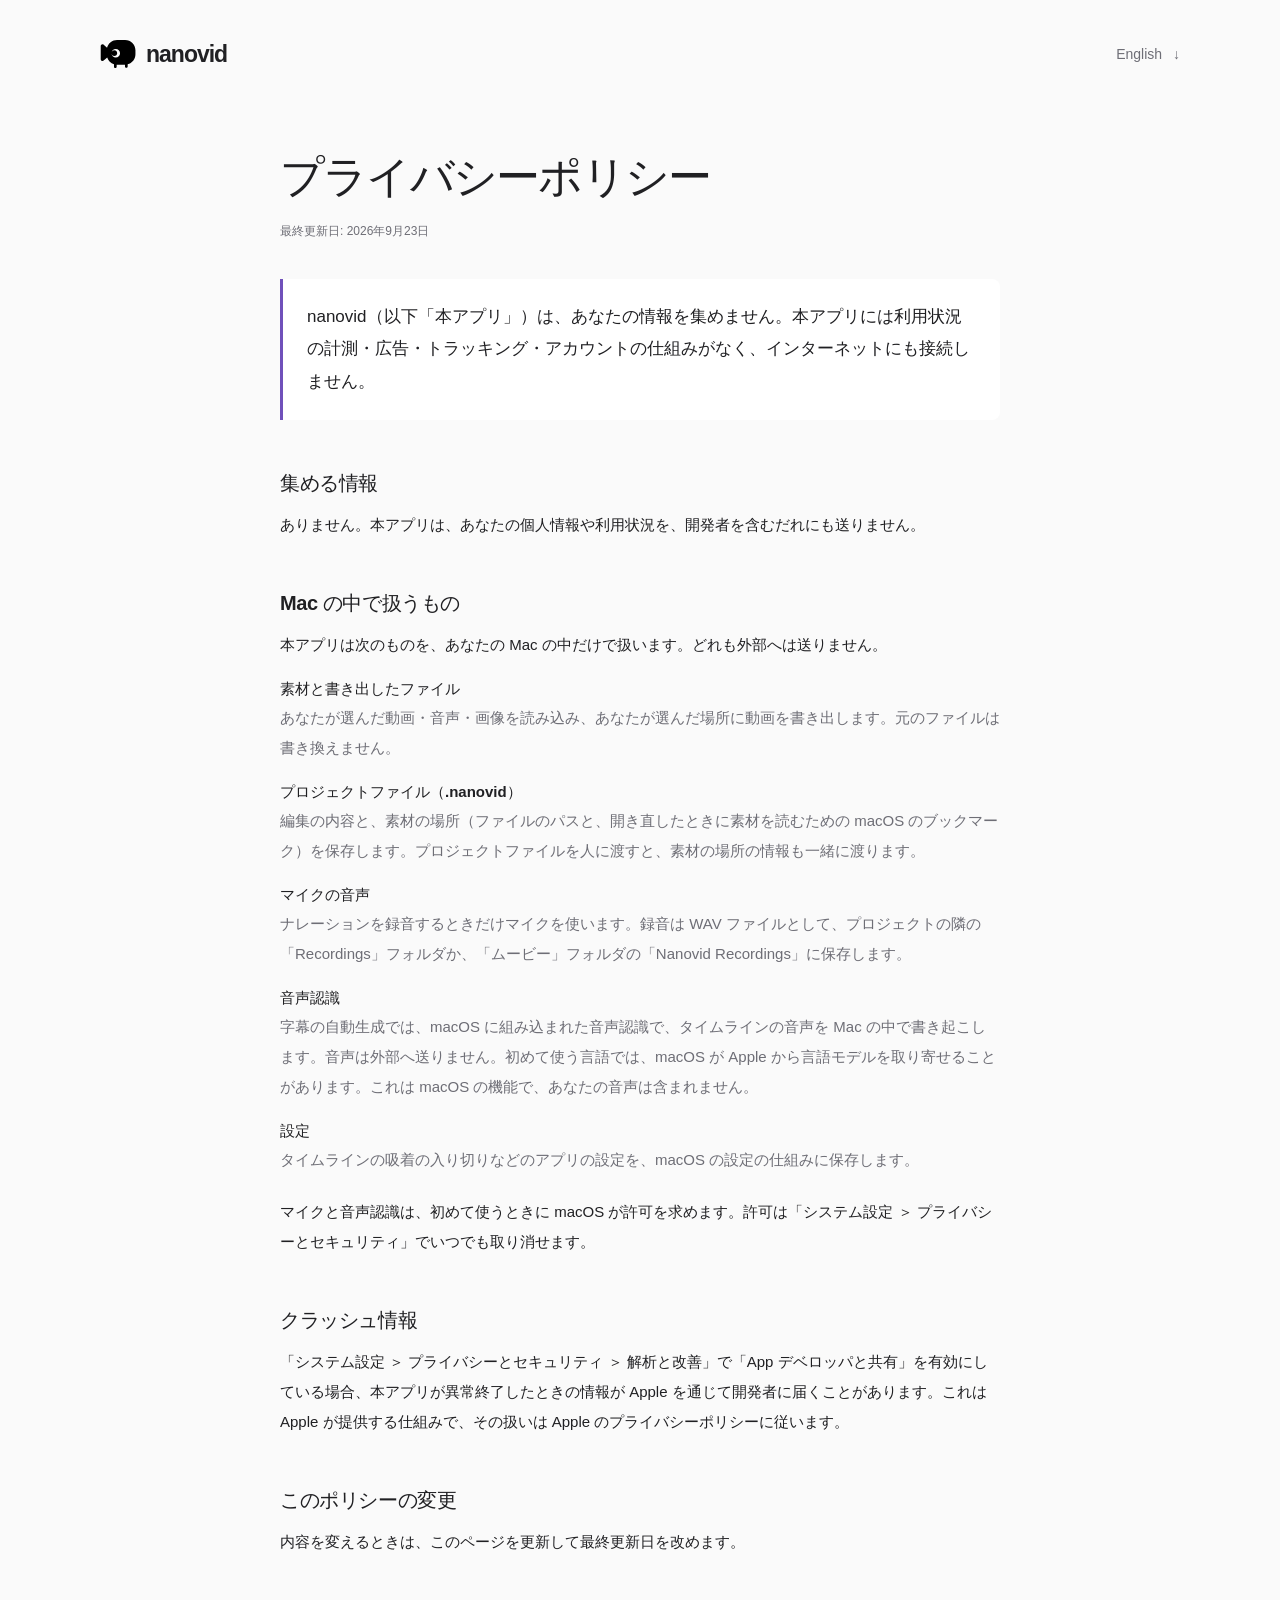
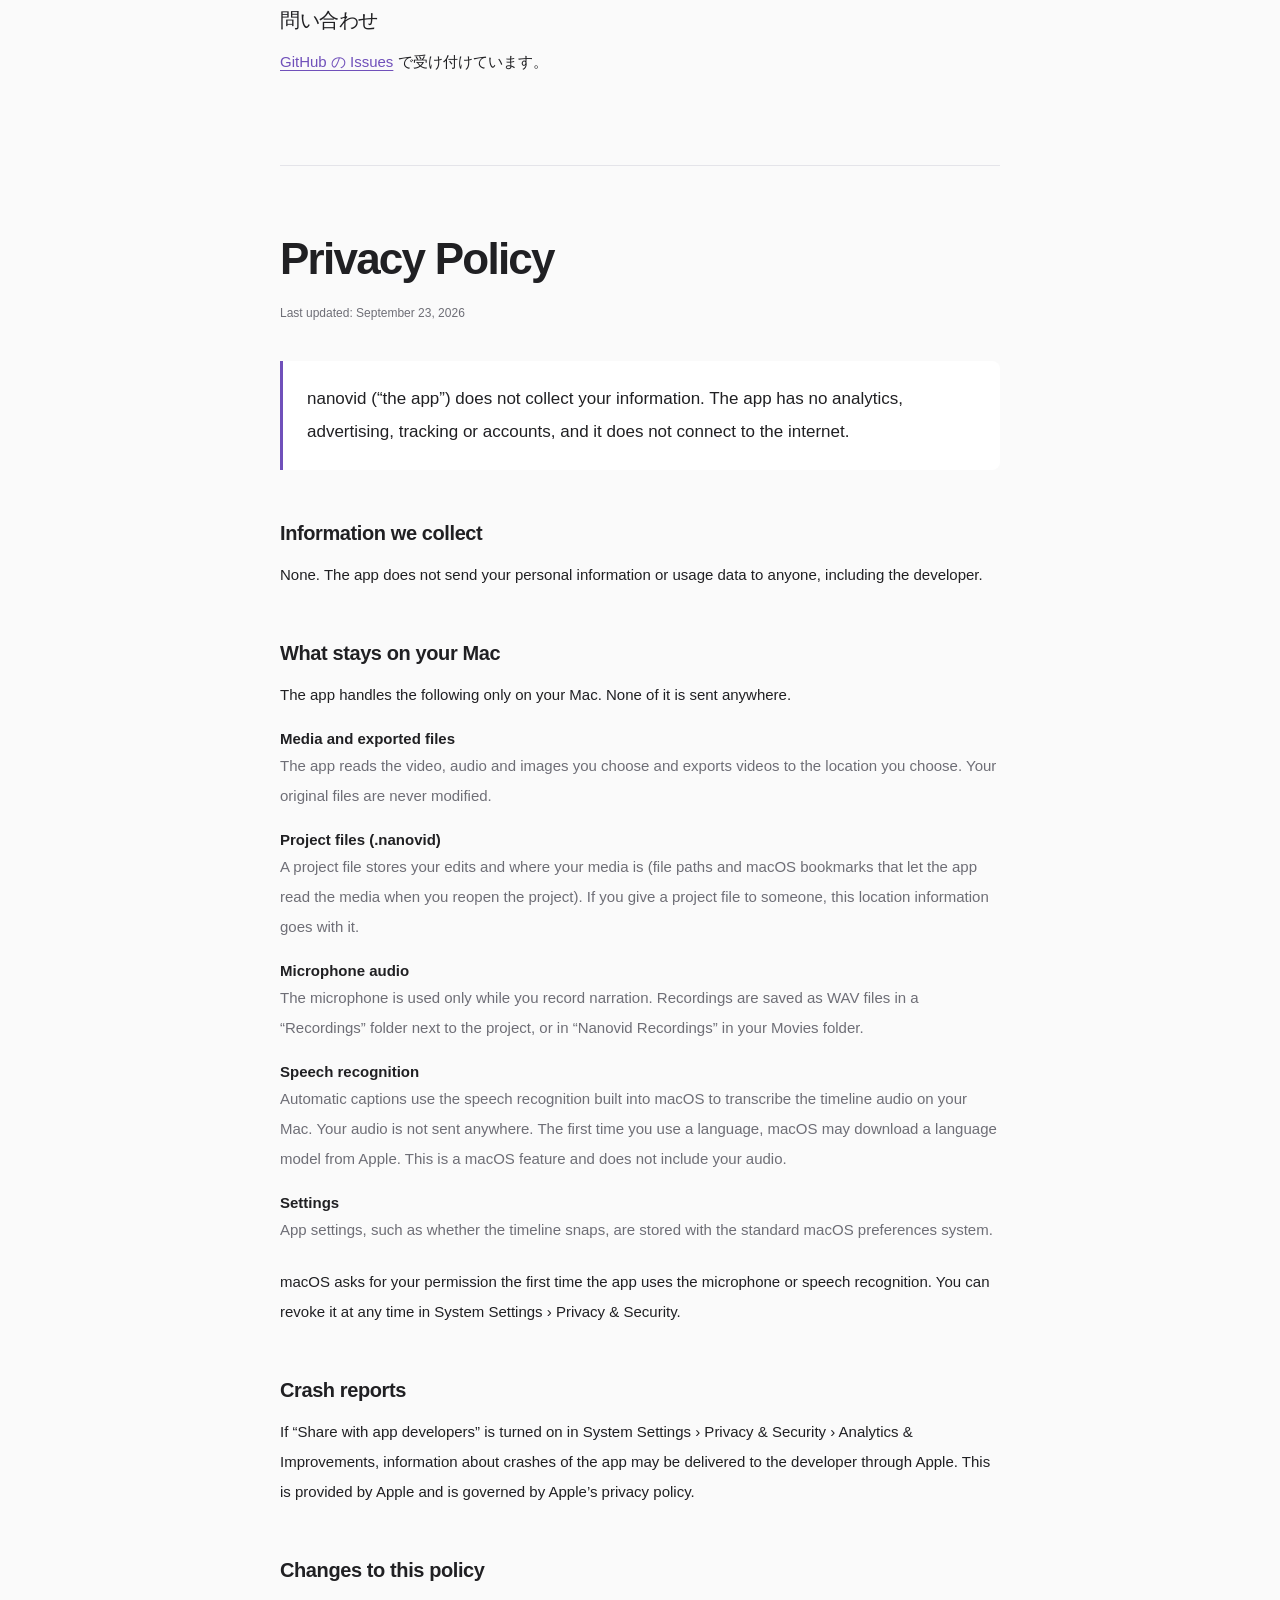
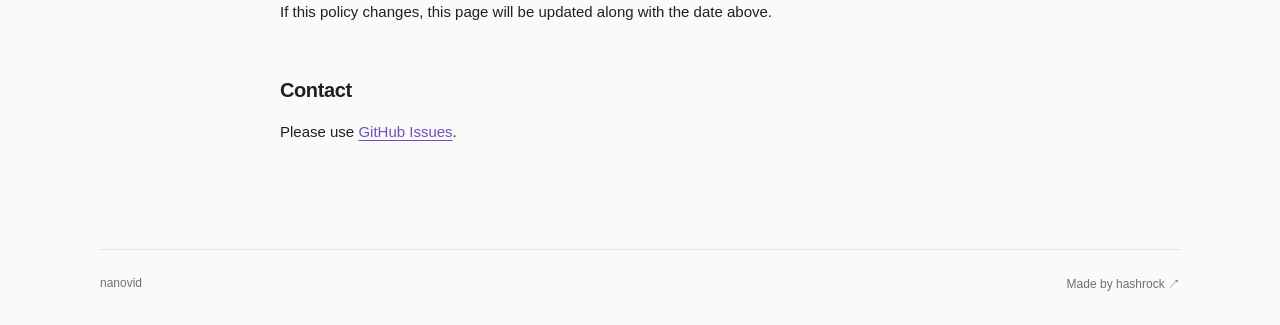
==== website/privacy.html @ b92091f5 "プライバシーポリシーのページを足す App Store Connect はプライバシーポリシーの URL を必須にしている。データを 集めないアプリでも要る。website/ に privacy.ht" ====
<!doctype html>
<html lang="ja">
<head>
  <meta charset="utf-8">
  <meta name="viewport" content="width=device-width, initial-scale=1">
  <meta name="theme-color" content="#fafafa">
  <title>プライバシーポリシー — nanovid</title>
  <meta name="description" content="nanovid はあなたの情報を集めません。通信もトラッキングもしないアプリです。">
  <link rel="icon" href="./assets/nanovid.svg" type="image/svg+xml">
  <link rel="stylesheet" href="./style.css">
</head>
<body>
  <header class="header wrap">
    <a class="brand" href="./" aria-label="nanovid ホーム"><img src="./assets/nanovid.svg" width="36" height="36" alt=""><span>nanovid</span></a>
    <a class="github" href="#en" lang="en">English <span aria-hidden="true">↓</span></a>
  </header>
  <main class="policy wrap">

    <article id="ja" lang="ja">
      <h1>プライバシーポリシー</h1>
      <p class="updated">最終更新日: 2026年9月23日</p>

      <p class="lead">nanovid（以下「本アプリ」）は、あなたの情報を集めません。本アプリには利用状況の計測・広告・トラッキング・アカウントの仕組みがなく、インターネットにも接続しません。</p>

      <h2>集める情報</h2>
      <p>ありません。本アプリは、あなたの個人情報や利用状況を、開発者を含むだれにも送りません。</p>

      <h2>Mac の中で扱うもの</h2>
      <p>本アプリは次のものを、あなたの Mac の中だけで扱います。どれも外部へは送りません。</p>
      <dl>
        <dt>素材と書き出したファイル</dt>
        <dd>あなたが選んだ動画・音声・画像を読み込み、あなたが選んだ場所に動画を書き出します。元のファイルは書き換えません。</dd>
        <dt>プロジェクトファイル（.nanovid）</dt>
        <dd>編集の内容と、素材の場所（ファイルのパスと、開き直したときに素材を読むための macOS のブックマーク）を保存します。プロジェクトファイルを人に渡すと、素材の場所の情報も一緒に渡ります。</dd>
        <dt>マイクの音声</dt>
        <dd>ナレーションを録音するときだけマイクを使います。録音は WAV ファイルとして、プロジェクトの隣の「Recordings」フォルダか、「ムービー」フォルダの「Nanovid Recordings」に保存します。</dd>
        <dt>音声認識</dt>
        <dd>字幕の自動生成では、macOS に組み込まれた音声認識で、タイムラインの音声を Mac の中で書き起こします。音声は外部へ送りません。初めて使う言語では、macOS が Apple から言語モデルを取り寄せることがあります。これは macOS の機能で、あなたの音声は含まれません。</dd>
        <dt>設定</dt>
        <dd>タイムラインの吸着の入り切りなどのアプリの設定を、macOS の設定の仕組みに保存します。</dd>
      </dl>
      <p>マイクと音声認識は、初めて使うときに macOS が許可を求めます。許可は「システム設定 ＞ プライバシーとセキュリティ」でいつでも取り消せます。</p>

      <h2>クラッシュ情報</h2>
      <p>「システム設定 ＞ プライバシーとセキュリティ ＞ 解析と改善」で「App デベロッパと共有」を有効にしている場合、本アプリが異常終了したときの情報が Apple を通じて開発者に届くことがあります。これは Apple が提供する仕組みで、その扱いは Apple のプライバシーポリシーに従います。</p>

      <h2>このポリシーの変更</h2>
      <p>内容を変えるときは、このページを更新して最終更新日を改めます。</p>

      <h2>問い合わせ</h2>
      <p><a class="link" href="https://github.com/hashrock/nanovid/issues">GitHub の Issues</a> で受け付けています。</p>
    </article>

    <article id="en" lang="en">
      <h1>Privacy Policy</h1>
      <p class="updated">Last updated: September 23, 2026</p>

      <p class="lead">nanovid (“the app”) does not collect your information. The app has no analytics, advertising, tracking or accounts, and it does not connect to the internet.</p>

      <h2>Information we collect</h2>
      <p>None. The app does not send your personal information or usage data to anyone, including the developer.</p>

      <h2>What stays on your Mac</h2>
      <p>The app handles the following only on your Mac. None of it is sent anywhere.</p>
      <dl>
        <dt>Media and exported files</dt>
        <dd>The app reads the video, audio and images you choose and exports videos to the location you choose. Your original files are never modified.</dd>
        <dt>Project files (.nanovid)</dt>
        <dd>A project file stores your edits and where your media is (file paths and macOS bookmarks that let the app read the media when you reopen the project). If you give a project file to someone, this location information goes with it.</dd>
        <dt>Microphone audio</dt>
        <dd>The microphone is used only while you record narration. Recordings are saved as WAV files in a “Recordings” folder next to the project, or in “Nanovid Recordings” in your Movies folder.</dd>
        <dt>Speech recognition</dt>
        <dd>Automatic captions use the speech recognition built into macOS to transcribe the timeline audio on your Mac. Your audio is not sent anywhere. The first time you use a language, macOS may download a language model from Apple. This is a macOS feature and does not include your audio.</dd>
        <dt>Settings</dt>
        <dd>App settings, such as whether the timeline snaps, are stored with the standard macOS preferences system.</dd>
      </dl>
      <p>macOS asks for your permission the first time the app uses the microphone or speech recognition. You can revoke it at any time in System Settings › Privacy &amp; Security.</p>

      <h2>Crash reports</h2>
      <p>If “Share with app developers” is turned on in System Settings › Privacy &amp; Security › Analytics &amp; Improvements, information about crashes of the app may be delivered to the developer through Apple. This is provided by Apple and is governed by Apple’s privacy policy.</p>

      <h2>Changes to this policy</h2>
      <p>If this policy changes, this page will be updated along with the date above.</p>

      <h2>Contact</h2>
      <p>Please use <a class="link" href="https://github.com/hashrock/nanovid/issues">GitHub Issues</a>.</p>
    </article>

  </main>
  <footer class="footer wrap"><a href="./">nanovid</a><a href="https://github.com/hashrock">Made by hashrock <span aria-hidden="true">↗</span></a></footer>
</body>
</html>
---- website/style.css ----
:root{color-scheme:light;--paper:#fafafa;--ink:#202023;--muted:#6e6e76;--line:#e4e4e9;--purple:#7050ba;font-family:-apple-system,BlinkMacSystemFont,"Helvetica Neue","Hiragino Kaku Gothic ProN","Noto Sans JP",sans-serif;color:var(--ink);background:var(--paper);font-synthesis:none}
*{box-sizing:border-box}
body{margin:0;-webkit-font-smoothing:antialiased}
a{color:inherit;text-decoration:none}
a:focus-visible{outline:3px solid var(--purple);outline-offset:6px}
.wrap{width:min(1080px,calc(100% - 80px));margin-inline:auto}
.header{height:108px;display:flex;align-items:center;justify-content:space-between}
.brand{display:inline-flex;align-items:center;gap:10px;font-size:23px;font-weight:650;letter-spacing:-1px}
.brand img{display:block}
.github{font-size:14px;color:var(--muted);padding:12px 0}
.github span{margin-left:7px}
.github:hover,.footer a:hover{color:var(--purple)}
.hero{text-align:center;padding:78px 0 58px}
.eyebrow{margin:0 0 25px;font-size:14px;letter-spacing:.045em;color:var(--muted)}
h1{font-size:clamp(42px,5.5vw,68px);line-height:1.38;letter-spacing:-.055em;font-weight:700;margin:0}
.intro{font-size:16px;line-height:2;color:var(--muted);margin:26px 0 29px;letter-spacing:.015em}
.button{display:inline-flex;justify-content:center;align-items:center;gap:11px;min-height:50px;padding:14px 23px;border-radius:8px;background:var(--purple);color:white;font-size:14px;font-weight:600;line-height:1.5;transition:background .18s,transform .18s}
.button:hover{background:#5d3ea3;transform:translateY(-2px)}
.requirement{font-size:12px;line-height:1.8;color:var(--muted);margin:13px 0 0}
.preview{margin-top:0;margin-bottom:0}
.preview>img{width:100%;height:auto;display:block;border-radius:14px;background:#000}
figcaption{display:flex;justify-content:space-between;gap:16px;margin-top:17px;font-size:12px;color:var(--muted);line-height:1.8}
.caption-note{letter-spacing:.06em}
.features{display:grid;grid-template-columns:repeat(3,1fr);padding:89px 0 88px;gap:42px}
.features article{border-top:1px solid var(--line);padding-top:23px}
.step{font-size:12px;letter-spacing:.08em;font-family:ui-monospace,SFMono-Regular,Consolas,monospace;color:var(--purple)}
.features h2{font-size:29px;letter-spacing:-.04em;margin:20px 0 14px;line-height:1.4}
.features p{font-size:14px;line-height:2;color:var(--muted);margin:0}
.closing{text-align:center;border-top:1px solid var(--line);padding:68px 0 76px}
.closing>img{display:block;margin:0 auto 21px}
.closing h2{font-size:26px;letter-spacing:-.035em;line-height:1.5;margin:0 0 24px}
.footer{border-top:1px solid var(--line);padding-block:26px 32px;display:flex;justify-content:space-between;gap:20px;font-size:12px;color:var(--muted)}
.footer>span{font-weight:650;letter-spacing:-.025em}
@media(min-width:1500px){.hero{padding-top:100px}}
@media(max-width:700px){.wrap{width:calc(100% - 40px)}.header{height:84px}.brand{font-size:21px}.hero{padding:54px 0 40px}.eyebrow{font-size:12px;margin-bottom:22px}h1{font-size:clamp(36px,8.6vw,54px)}.intro{font-size:14px;line-height:1.95;max-width:320px;margin:23px auto 26px}.desktop-break{display:none}.preview>img{border-radius:8px}figcaption{font-size:12px}.caption-note{display:none}.features{grid-template-columns:1fr;padding:52px 0;gap:30px}.features article{padding-top:20px}.features h2{font-size:26px;margin:13px 0 10px}.features p{font-size:14px}.closing{padding:49px 0 53px}.closing h2{font-size:24px}.closing .requirement{font-size:12px}.footer{padding-block:23px}}
@media(prefers-reduced-motion:reduce){.button{transition:none}.button:hover{transform:none}}
.policy{max-width:720px;padding:40px 0 88px}
.policy article+article{margin-top:88px;padding-top:64px;border-top:1px solid var(--line)}
.policy h1{font-size:clamp(32px,4vw,44px);line-height:1.3;letter-spacing:-.04em}
.policy h2{font-size:20px;letter-spacing:-.02em;line-height:1.5;margin:48px 0 12px}
.policy p,.policy dd{font-size:15px;line-height:2;margin:0 0 14px}
.policy .updated{font-size:12px;color:var(--muted);margin:14px 0 36px}
.policy .lead{font-size:17px;line-height:1.9;padding:22px 24px;border-left:3px solid var(--purple);background:#fff;border-radius:0 8px 8px 0}
.policy dl{margin:18px 0 22px}
.policy dt{font-weight:650;font-size:15px;margin-top:20px}
.policy dd{margin:4px 0 0;color:var(--muted)}
.policy .link{color:var(--purple);text-decoration:underline;text-underline-offset:3px}
@media(max-width:700px){.policy{padding:24px 0 56px}.policy article+article{margin-top:56px;padding-top:44px}.policy h2{font-size:18px;margin-top:38px}.policy p,.policy dd{font-size:14px}.policy .lead{font-size:15px;padding:18px 18px}}
.footer-links{display:flex;gap:22px;flex-wrap:wrap;justify-content:flex-end}
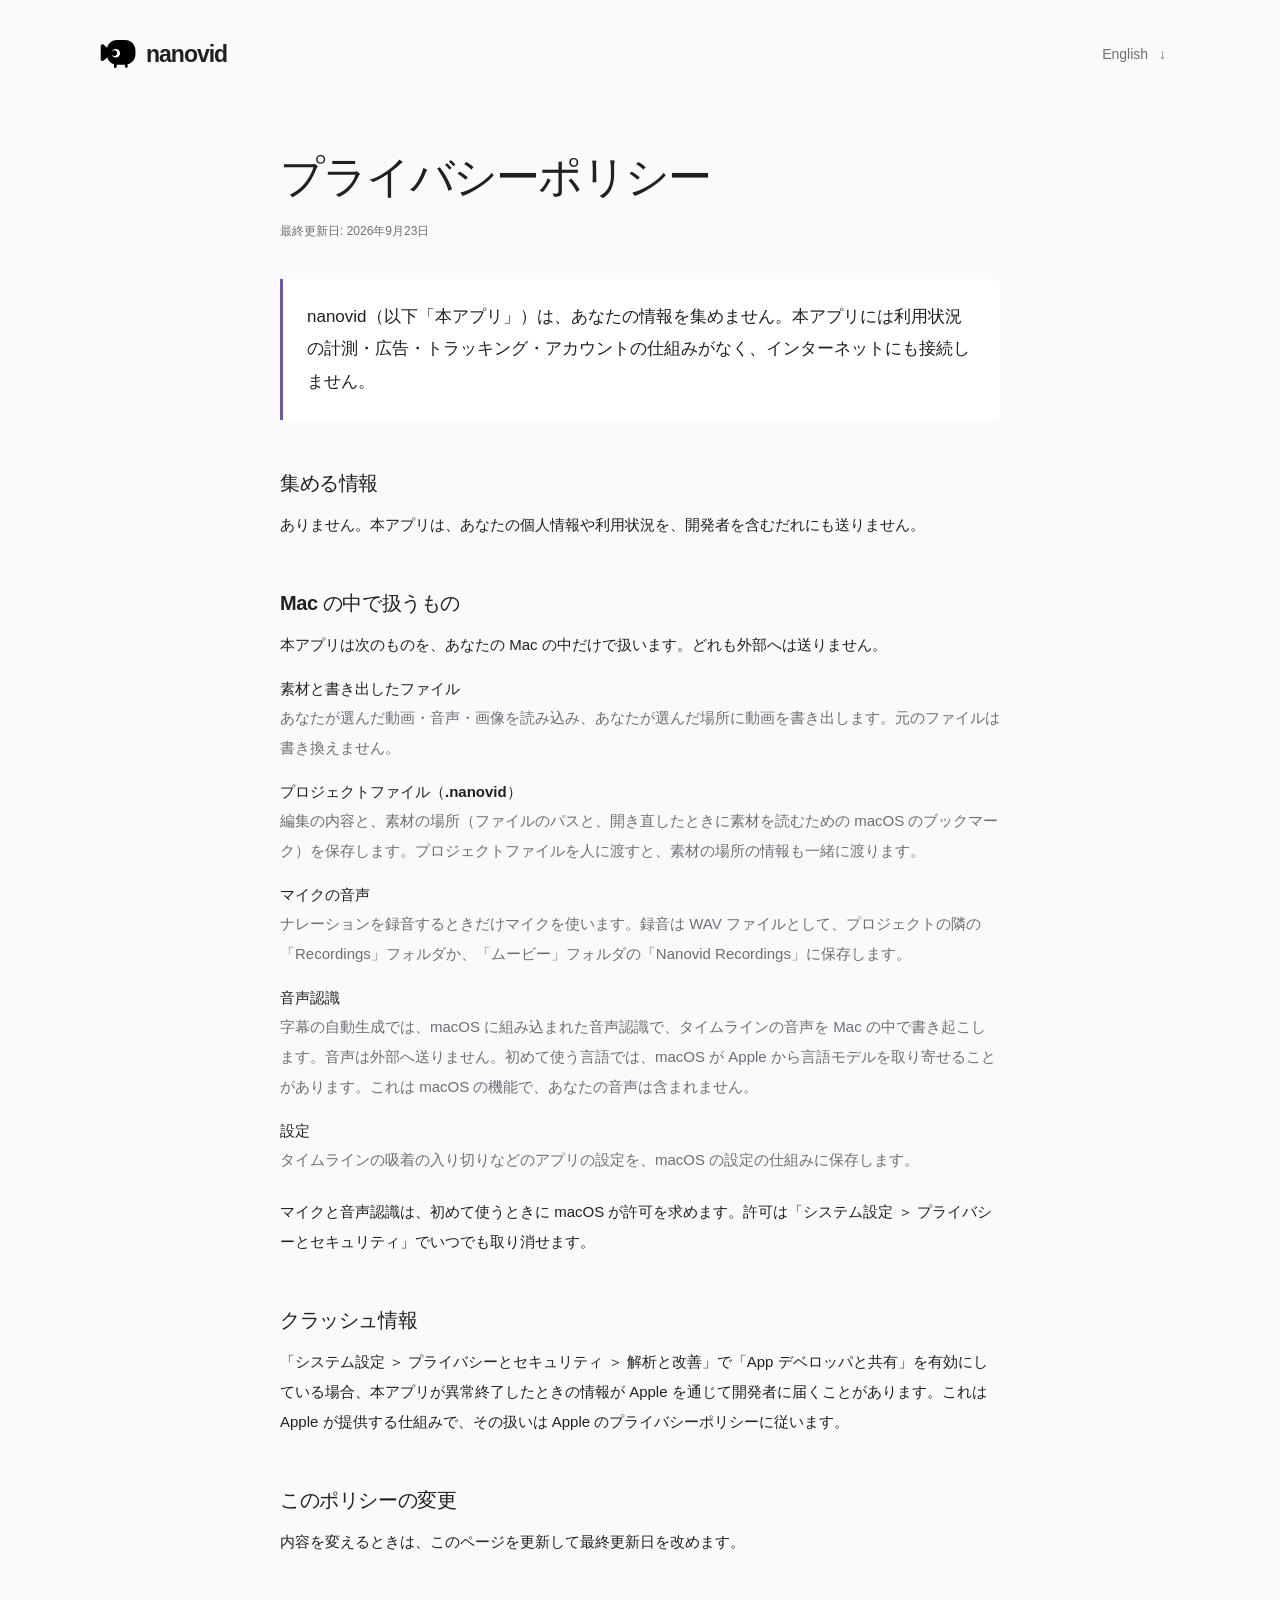
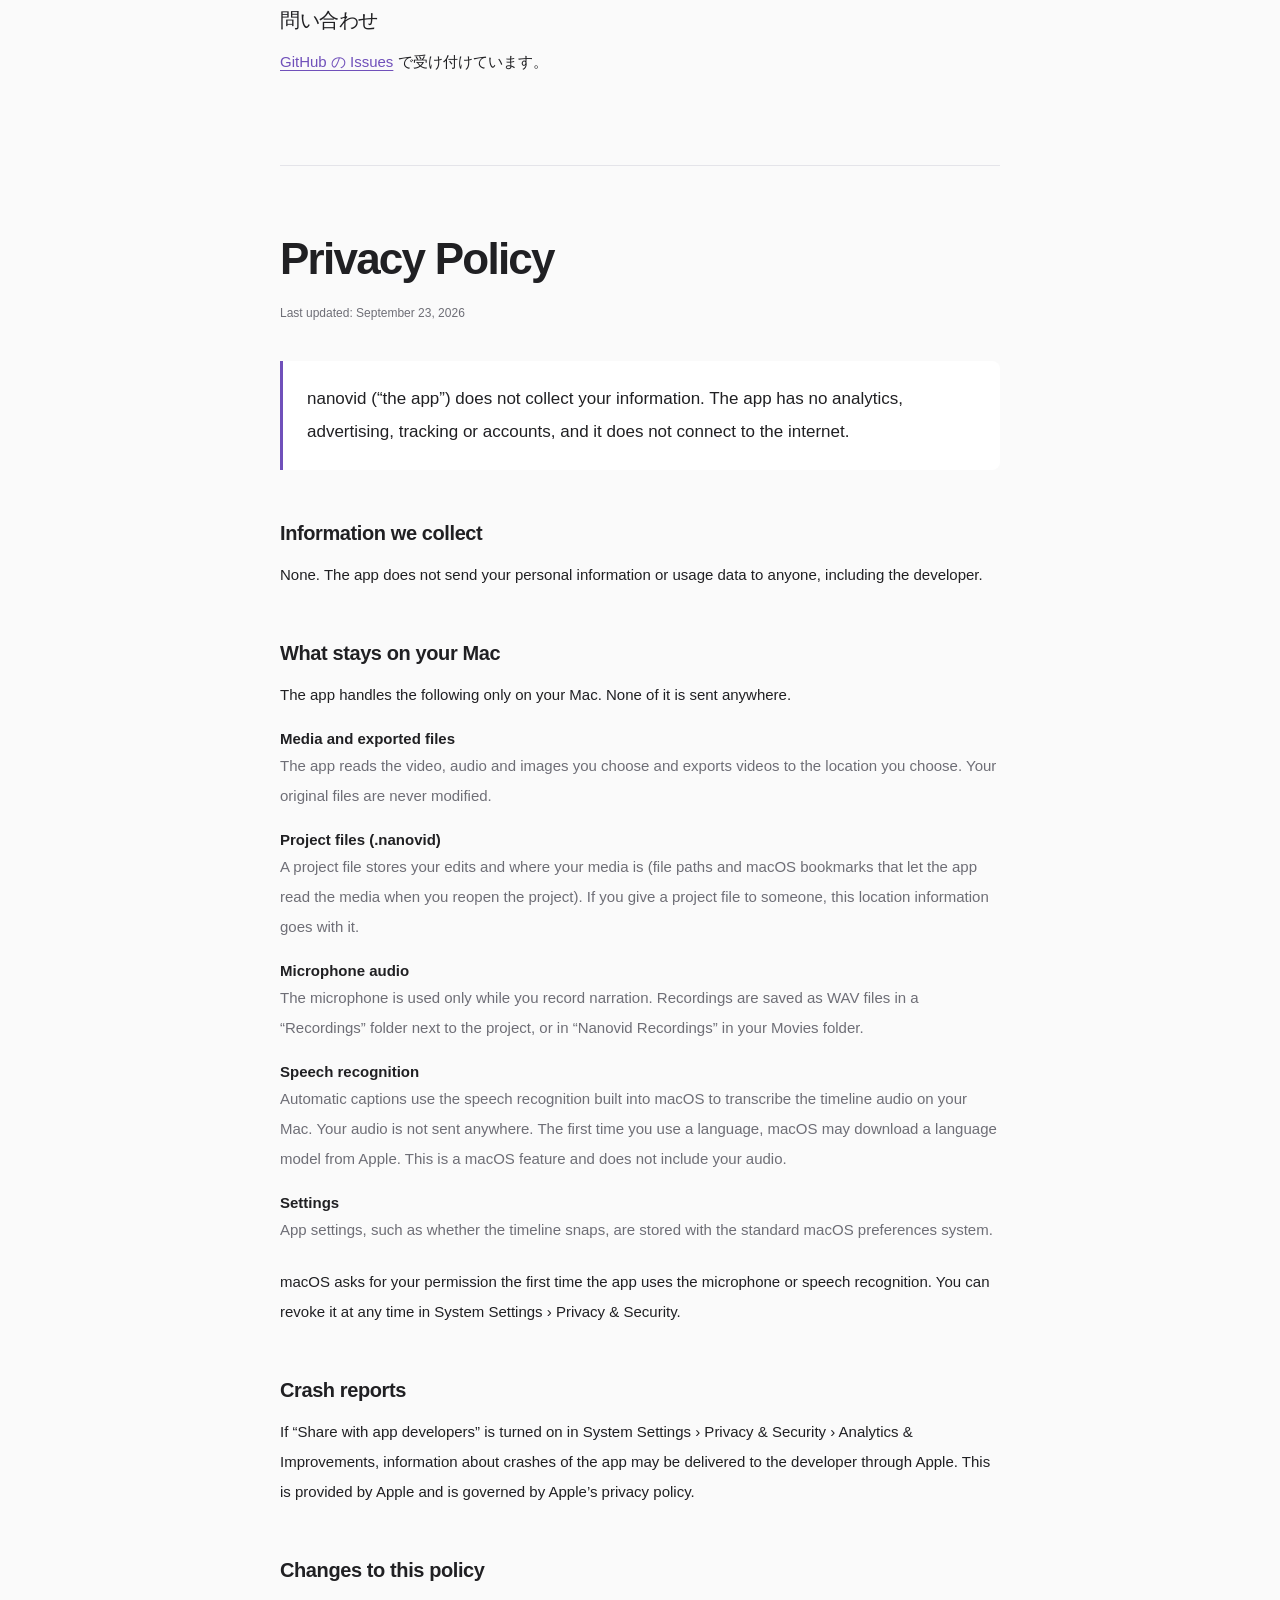
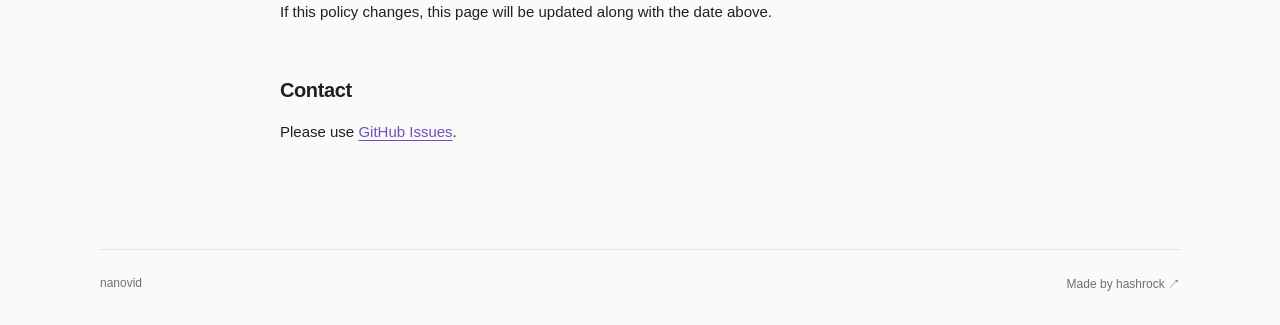
==== commit 6025218a: "紹介ページにサービス切り替え (hashrock-switcher) を置く repos.hashrock.info/switcher/v1.js を読み込み、3 ページともヘッダの右端、 既存のリン" ====
--- a/website/privacy.html
+++ b/website/privacy.html
@@ -8,11 +8,16 @@
   <meta name="description" content="nanovid はあなたの情報を集めません。通信もトラッキングもしないアプリです。">
   <link rel="icon" href="./assets/nanovid.svg" type="image/svg+xml">
   <link rel="stylesheet" href="./style.css">
+  <script type="module" src="https://repos.hashrock.info/switcher/v1.js"></script>
 </head>
 <body>
   <header class="header wrap">
     <a class="brand" href="./" aria-label="nanovid ホーム"><img src="./assets/nanovid.svg" width="36" height="36" alt=""><span>nanovid</span></a>
     <a class="github" href="#en" lang="en">English <span aria-hidden="true">↓</span></a>
+    <!-- hashrock の他のサービスへのメニュー。ヘッダの右端に置き場所があるので浮かせずに並べる
+         （floating だと狭い画面で右のリンクと重なる）。ページは明るい配色で固定
+         (color-scheme: light) なので、OS の設定によらず light に揃える -->
+    <hashrock-switcher theme="light"></hashrock-switcher>
   </header>
   <main class="policy wrap">
 
--- a/website/style.css
+++ b/website/style.css
@@ -47,3 +47,5 @@
 .policy .link{color:var(--purple);text-decoration:underline;text-underline-offset:3px}
 @media(max-width:700px){.policy{padding:24px 0 56px}.policy article+article{margin-top:56px;padding-top:44px}.policy h2{font-size:18px;margin-top:38px}.policy p,.policy dd{font-size:14px}.policy .lead{font-size:15px;padding:18px 18px}}
 .footer-links{display:flex;gap:22px;flex-wrap:wrap;justify-content:flex-end}
+/* hashrock-switcher をヘッダ右端のリンクの隣に並べる。space-between のままだと 3 つ目の子で真ん中に寄るので、リンクの左の余白で右へ寄せる */
+.header .github{margin-left:auto}.header hashrock-switcher{margin-left:14px}
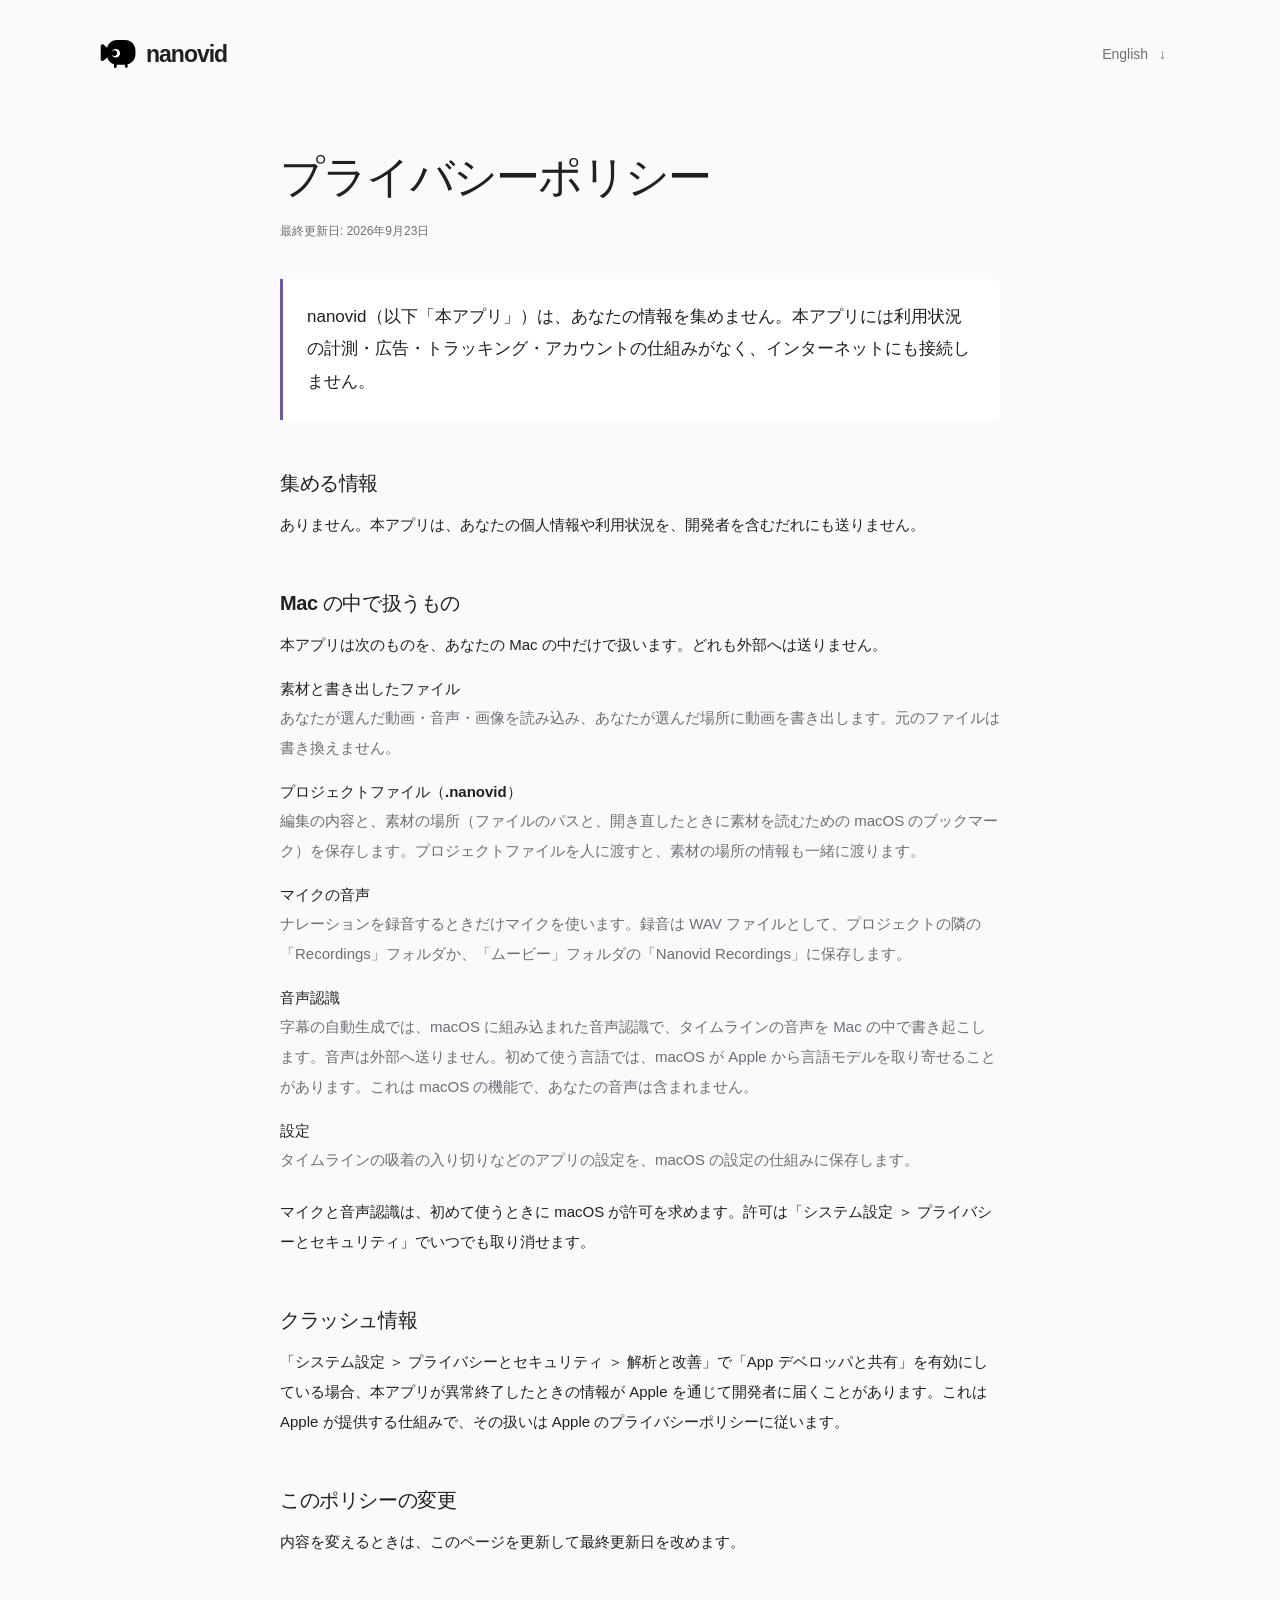
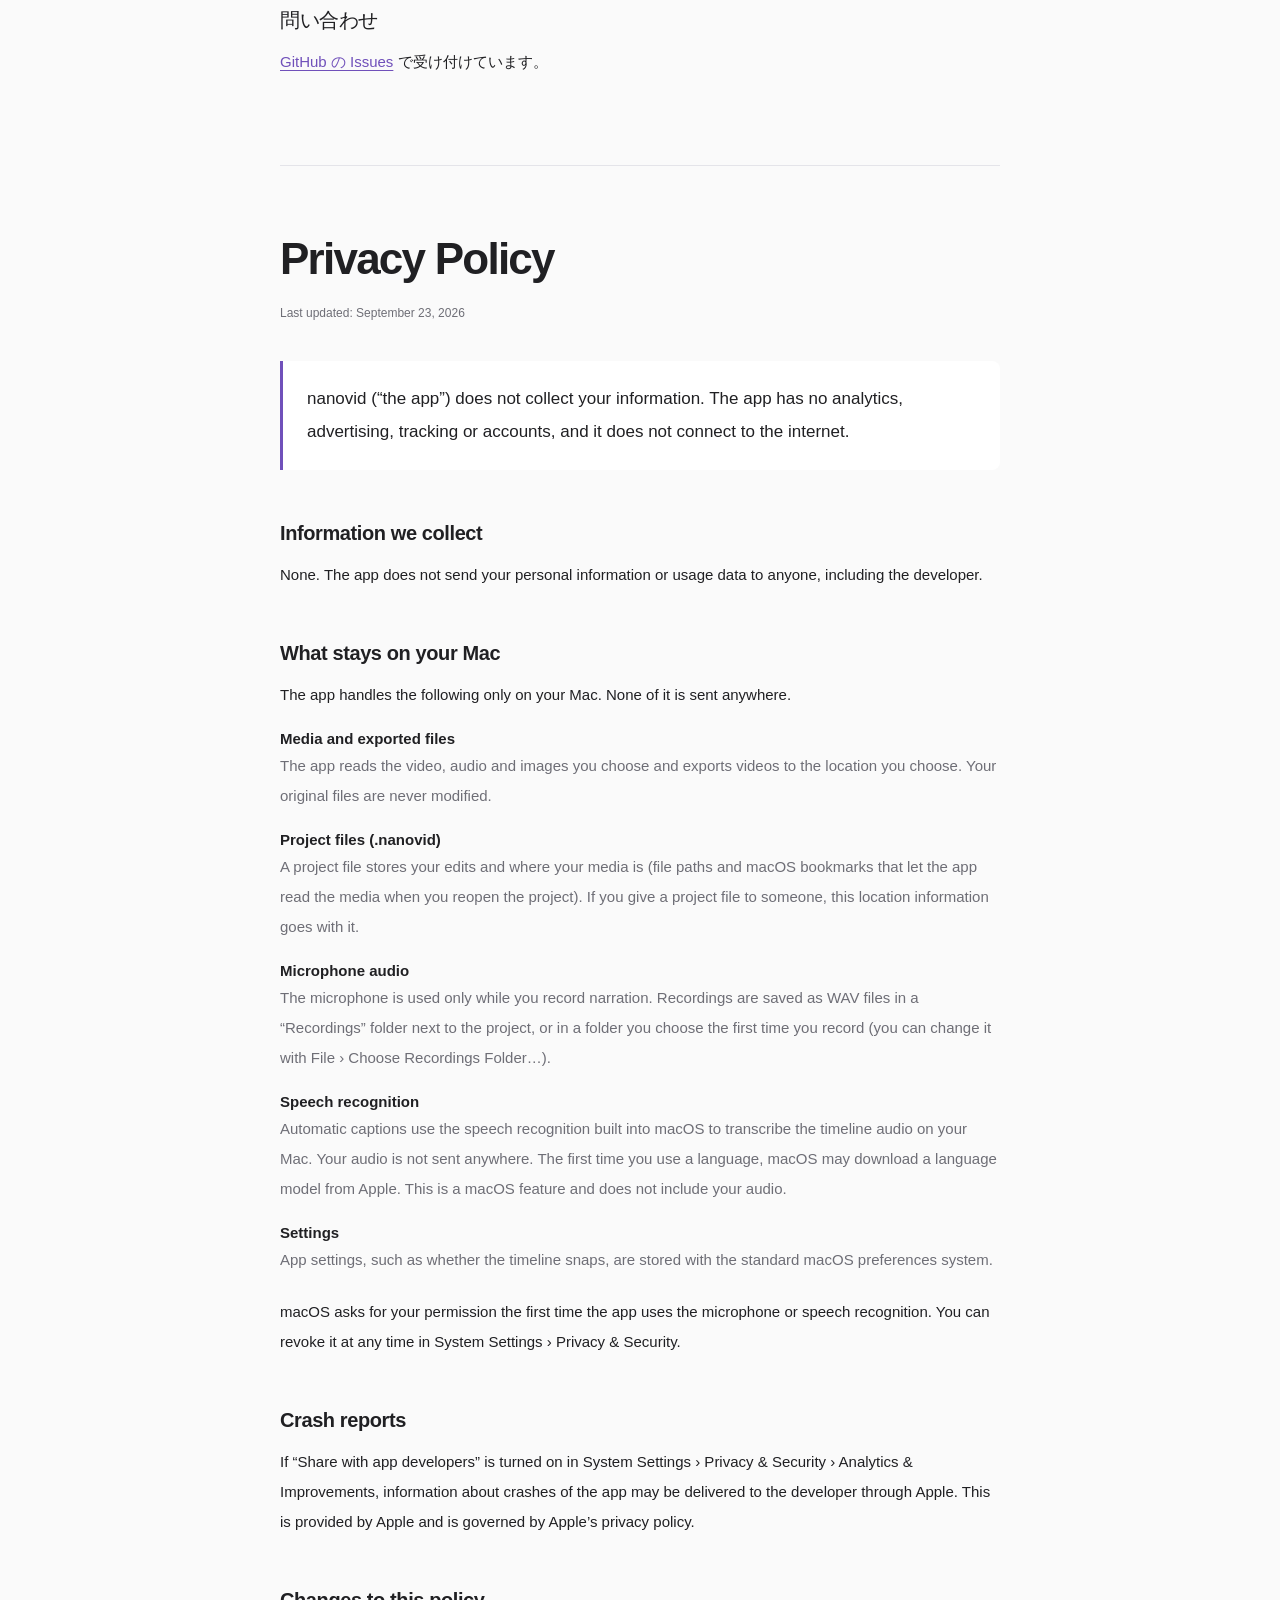
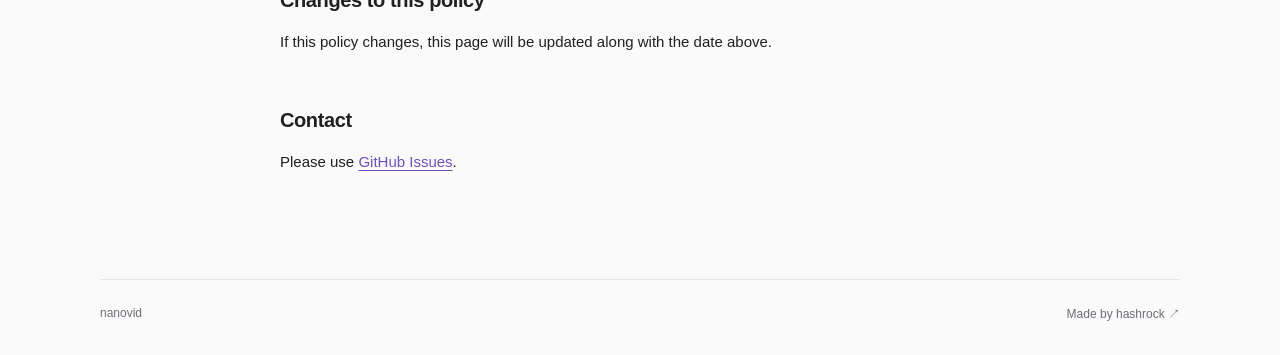
==== commit 749668db: "com.apple.security.assets.movies.read-write を外す App Review で、機能に見合わない entitlement として指摘された (Guidelin" ====
--- a/website/privacy.html
+++ b/website/privacy.html
@@ -73,7 +73,7 @@
         <dt>Project files (.nanovid)</dt>
         <dd>A project file stores your edits and where your media is (file paths and macOS bookmarks that let the app read the media when you reopen the project). If you give a project file to someone, this location information goes with it.</dd>
         <dt>Microphone audio</dt>
-        <dd>The microphone is used only while you record narration. Recordings are saved as WAV files in a “Recordings” folder next to the project, or in “Nanovid Recordings” in your Movies folder.</dd>
+        <dd>The microphone is used only while you record narration. Recordings are saved as WAV files in a “Recordings” folder next to the project, or in a folder you choose the first time you record (you can change it with File › Choose Recordings Folder…).</dd>
         <dt>Speech recognition</dt>
         <dd>Automatic captions use the speech recognition built into macOS to transcribe the timeline audio on your Mac. Your audio is not sent anywhere. The first time you use a language, macOS may download a language model from Apple. This is a macOS feature and does not include your audio.</dd>
         <dt>Settings</dt>
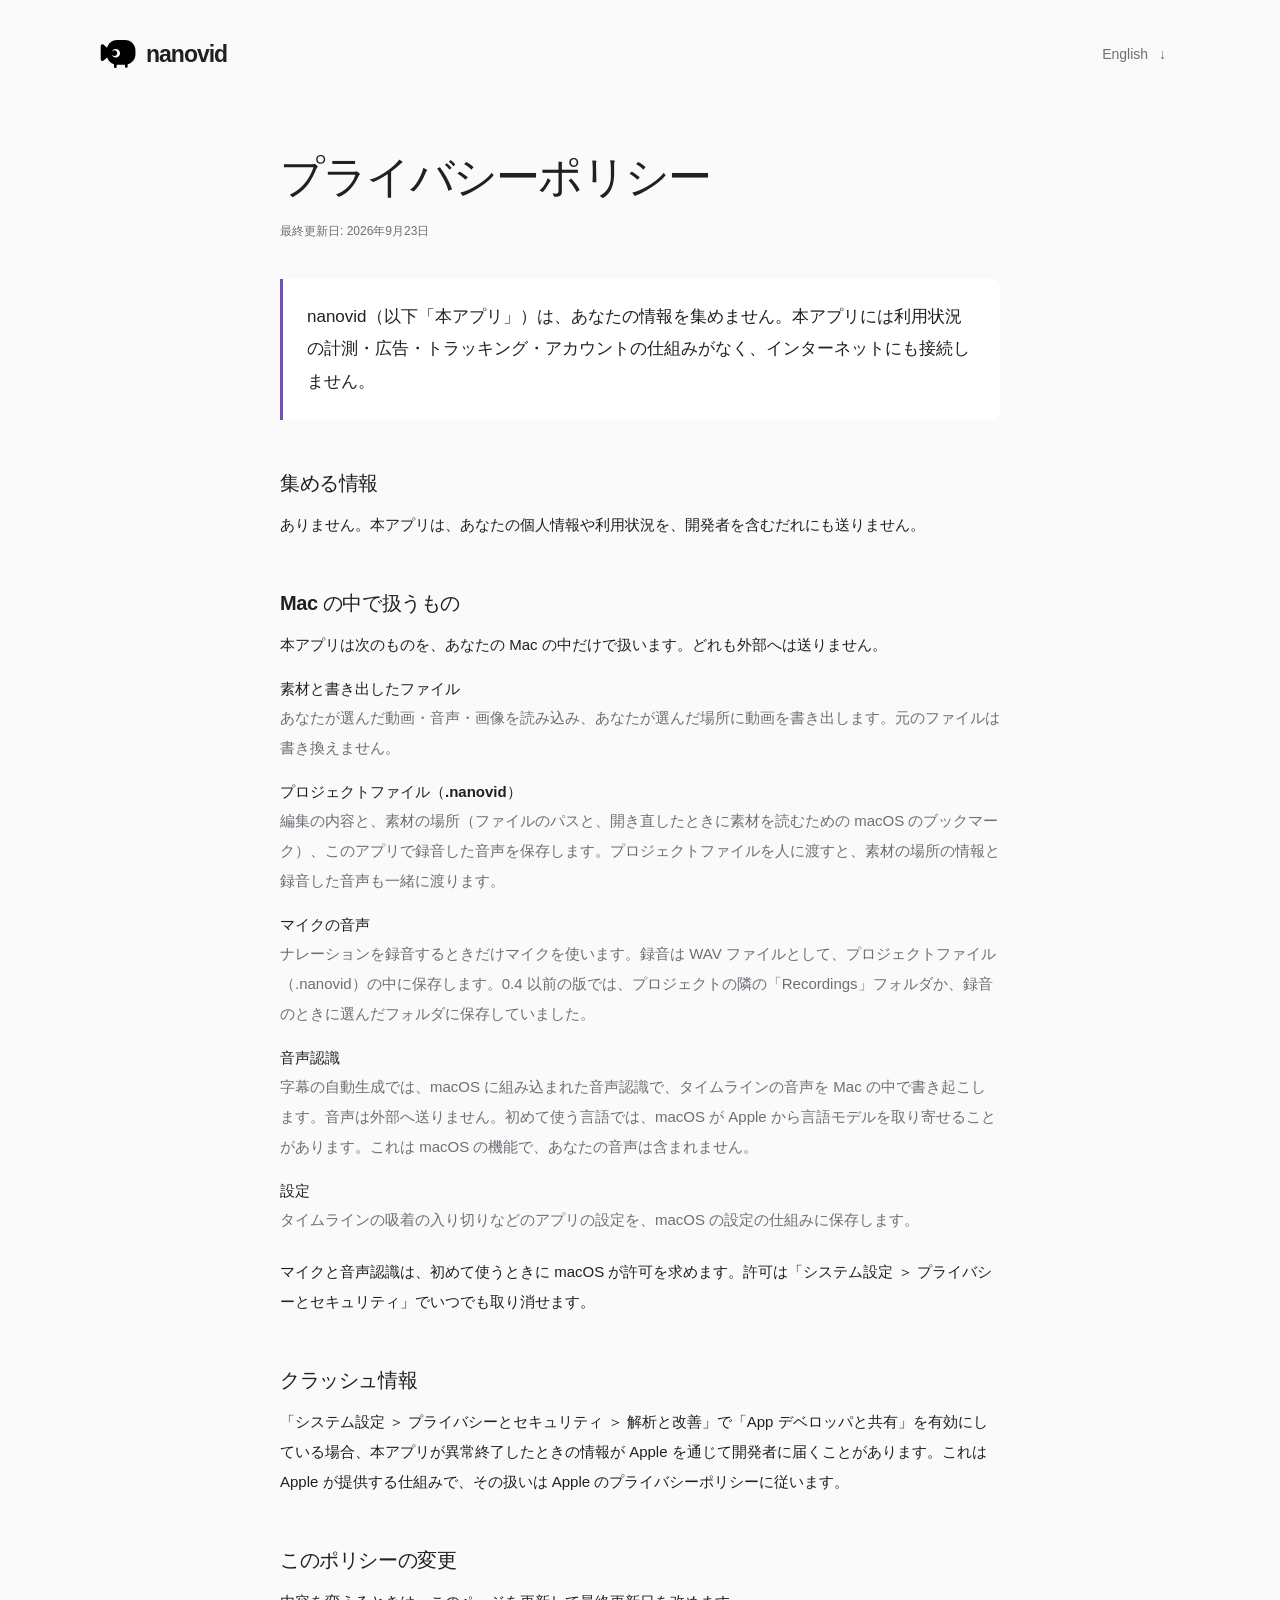
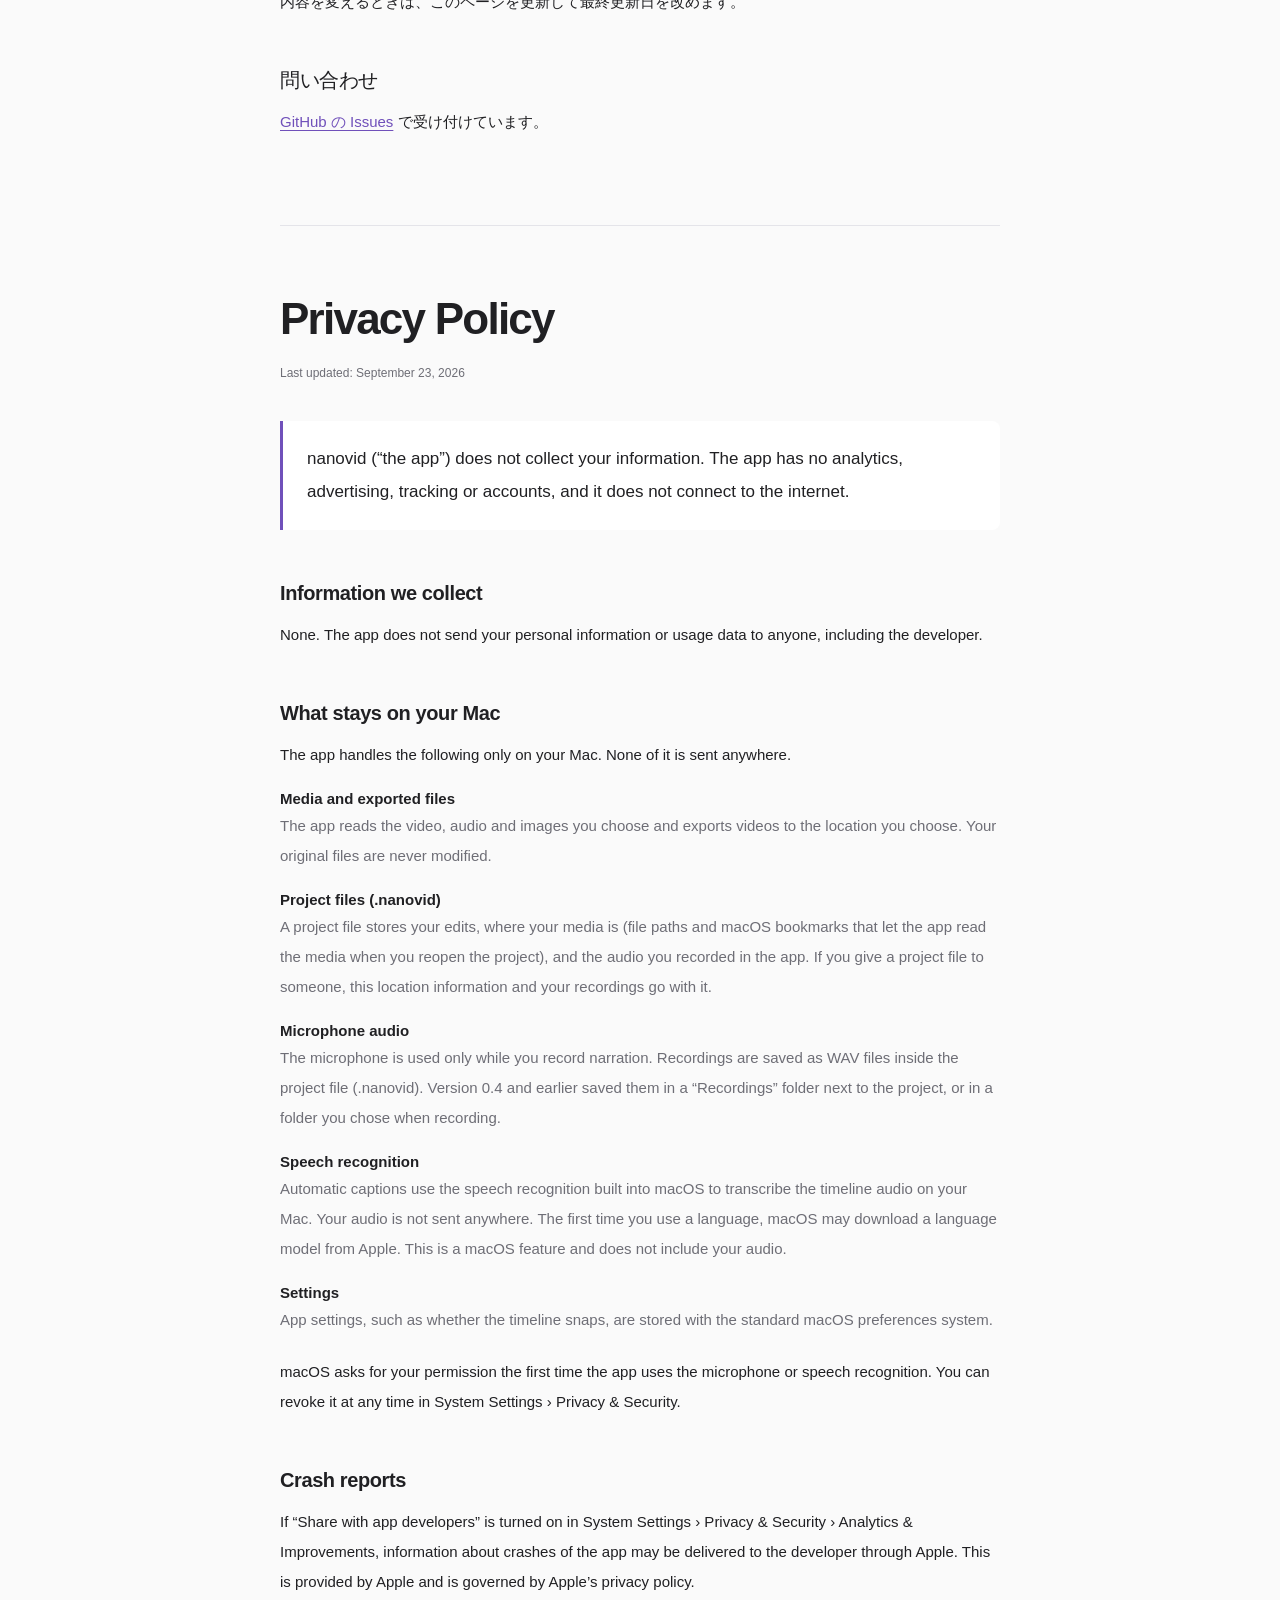
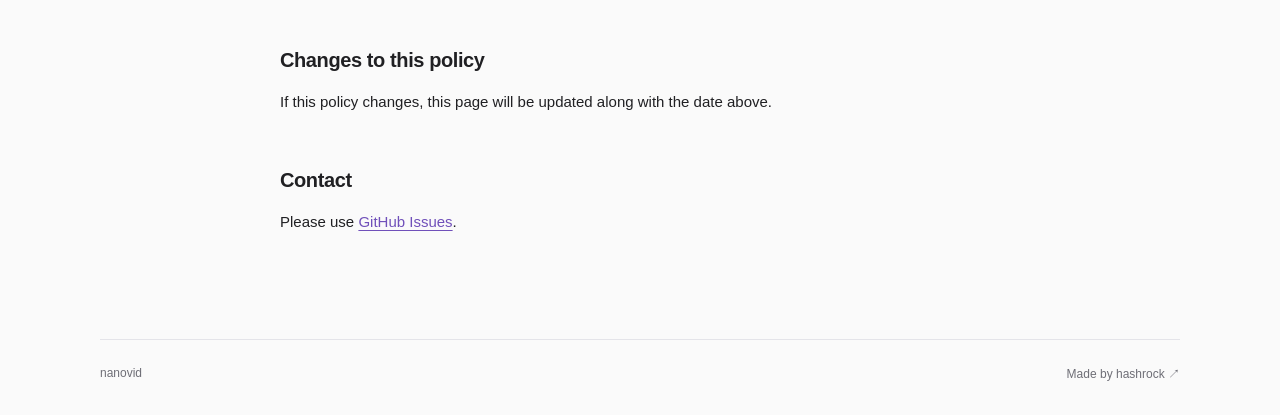
==== commit 84bd0a01: ".nanovid をパッケージ書類にして、録音を中に入れる App Sandbox の下では「開いた書類の隣」に書けない。録音をプロジェクトの隣の Recordings/ に置けず、保存先のフォルダを" ====
--- a/website/privacy.html
+++ b/website/privacy.html
@@ -36,9 +36,9 @@
         <dt>素材と書き出したファイル</dt>
         <dd>あなたが選んだ動画・音声・画像を読み込み、あなたが選んだ場所に動画を書き出します。元のファイルは書き換えません。</dd>
         <dt>プロジェクトファイル（.nanovid）</dt>
-        <dd>編集の内容と、素材の場所（ファイルのパスと、開き直したときに素材を読むための macOS のブックマーク）を保存します。プロジェクトファイルを人に渡すと、素材の場所の情報も一緒に渡ります。</dd>
+        <dd>編集の内容と、素材の場所（ファイルのパスと、開き直したときに素材を読むための macOS のブックマーク）、このアプリで録音した音声を保存します。プロジェクトファイルを人に渡すと、素材の場所の情報と録音した音声も一緒に渡ります。</dd>
         <dt>マイクの音声</dt>
-        <dd>ナレーションを録音するときだけマイクを使います。録音は WAV ファイルとして、プロジェクトの隣の「Recordings」フォルダか、「ムービー」フォルダの「Nanovid Recordings」に保存します。</dd>
+        <dd>ナレーションを録音するときだけマイクを使います。録音は WAV ファイルとして、プロジェクトファイル（.nanovid）の中に保存します。0.4 以前の版では、プロジェクトの隣の「Recordings」フォルダか、録音のときに選んだフォルダに保存していました。</dd>
         <dt>音声認識</dt>
         <dd>字幕の自動生成では、macOS に組み込まれた音声認識で、タイムラインの音声を Mac の中で書き起こします。音声は外部へ送りません。初めて使う言語では、macOS が Apple から言語モデルを取り寄せることがあります。これは macOS の機能で、あなたの音声は含まれません。</dd>
         <dt>設定</dt>
@@ -71,9 +71,9 @@
         <dt>Media and exported files</dt>
         <dd>The app reads the video, audio and images you choose and exports videos to the location you choose. Your original files are never modified.</dd>
         <dt>Project files (.nanovid)</dt>
-        <dd>A project file stores your edits and where your media is (file paths and macOS bookmarks that let the app read the media when you reopen the project). If you give a project file to someone, this location information goes with it.</dd>
+        <dd>A project file stores your edits, where your media is (file paths and macOS bookmarks that let the app read the media when you reopen the project), and the audio you recorded in the app. If you give a project file to someone, this location information and your recordings go with it.</dd>
         <dt>Microphone audio</dt>
-        <dd>The microphone is used only while you record narration. Recordings are saved as WAV files in a “Recordings” folder next to the project, or in a folder you choose the first time you record (you can change it with File › Choose Recordings Folder…).</dd>
+        <dd>The microphone is used only while you record narration. Recordings are saved as WAV files inside the project file (.nanovid). Version 0.4 and earlier saved them in a “Recordings” folder next to the project, or in a folder you chose when recording.</dd>
         <dt>Speech recognition</dt>
         <dd>Automatic captions use the speech recognition built into macOS to transcribe the timeline audio on your Mac. Your audio is not sent anywhere. The first time you use a language, macOS may download a language model from Apple. This is a macOS feature and does not include your audio.</dd>
         <dt>Settings</dt>
